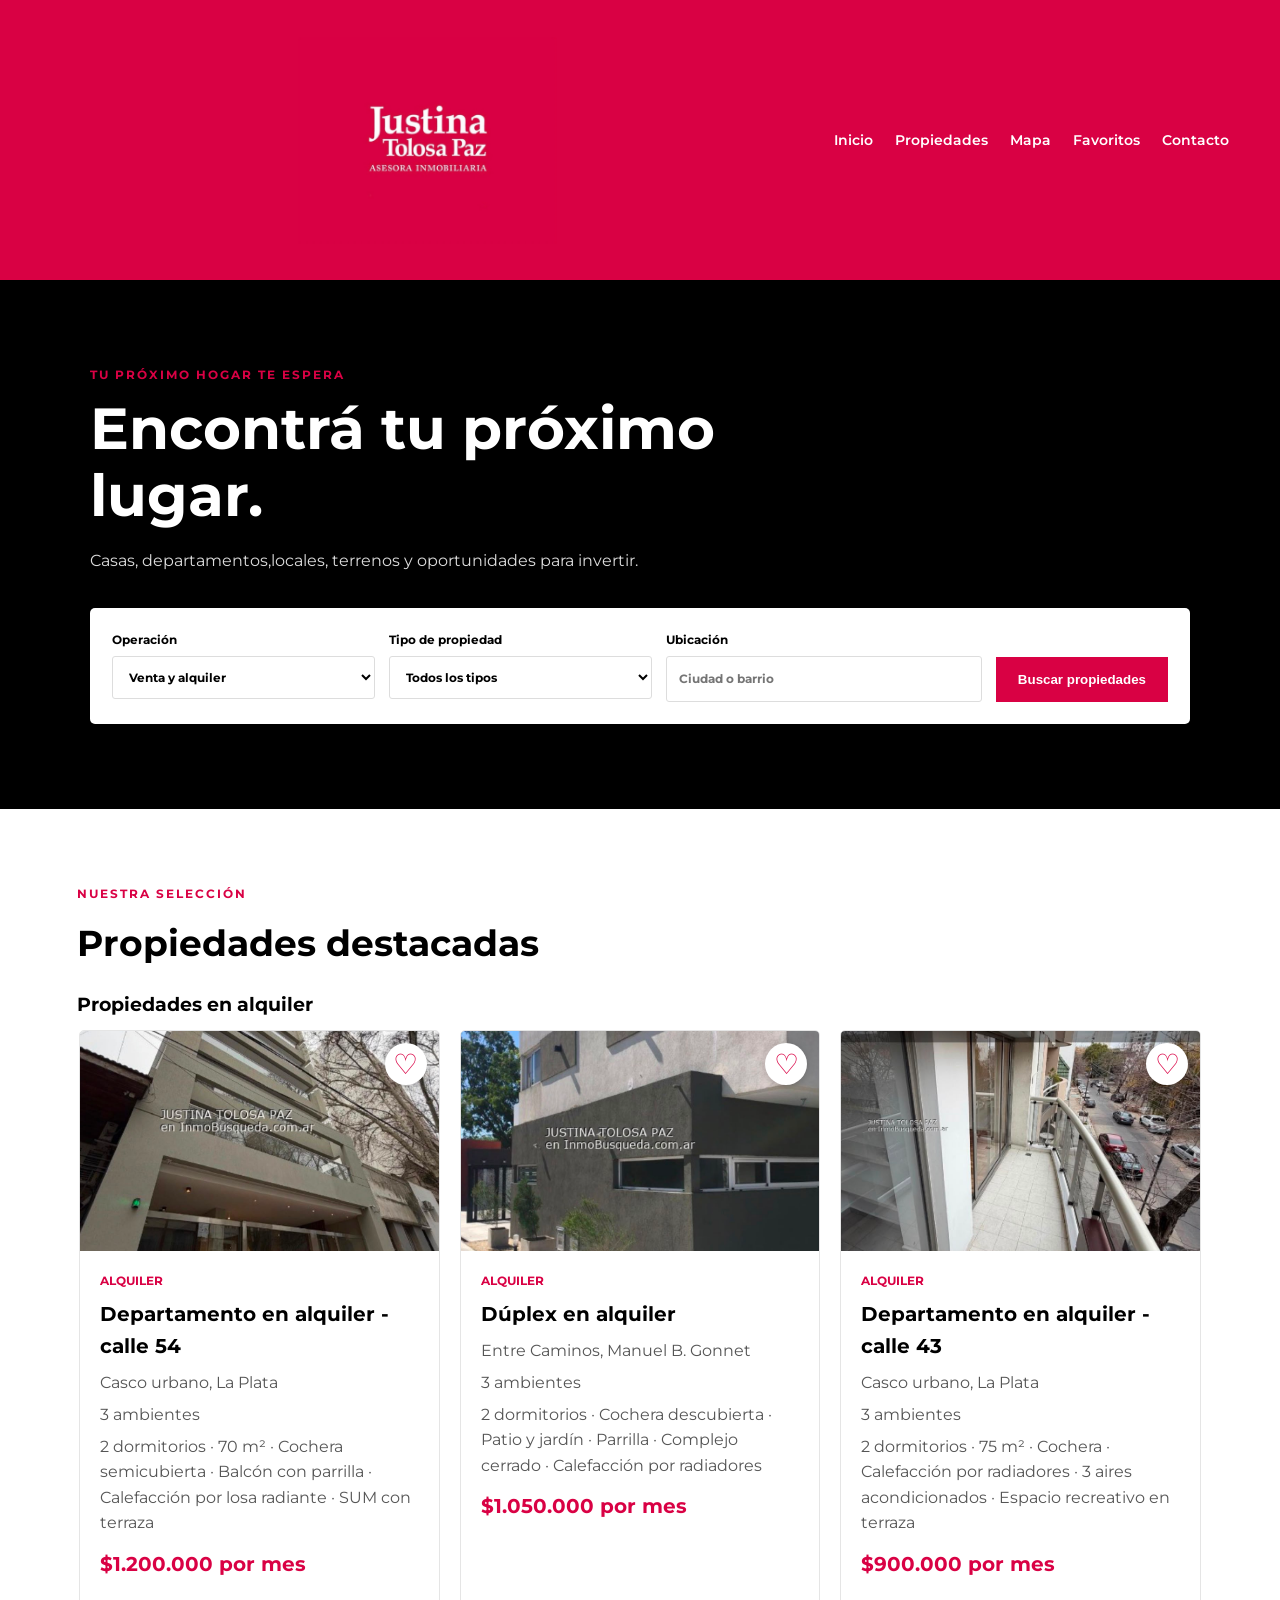
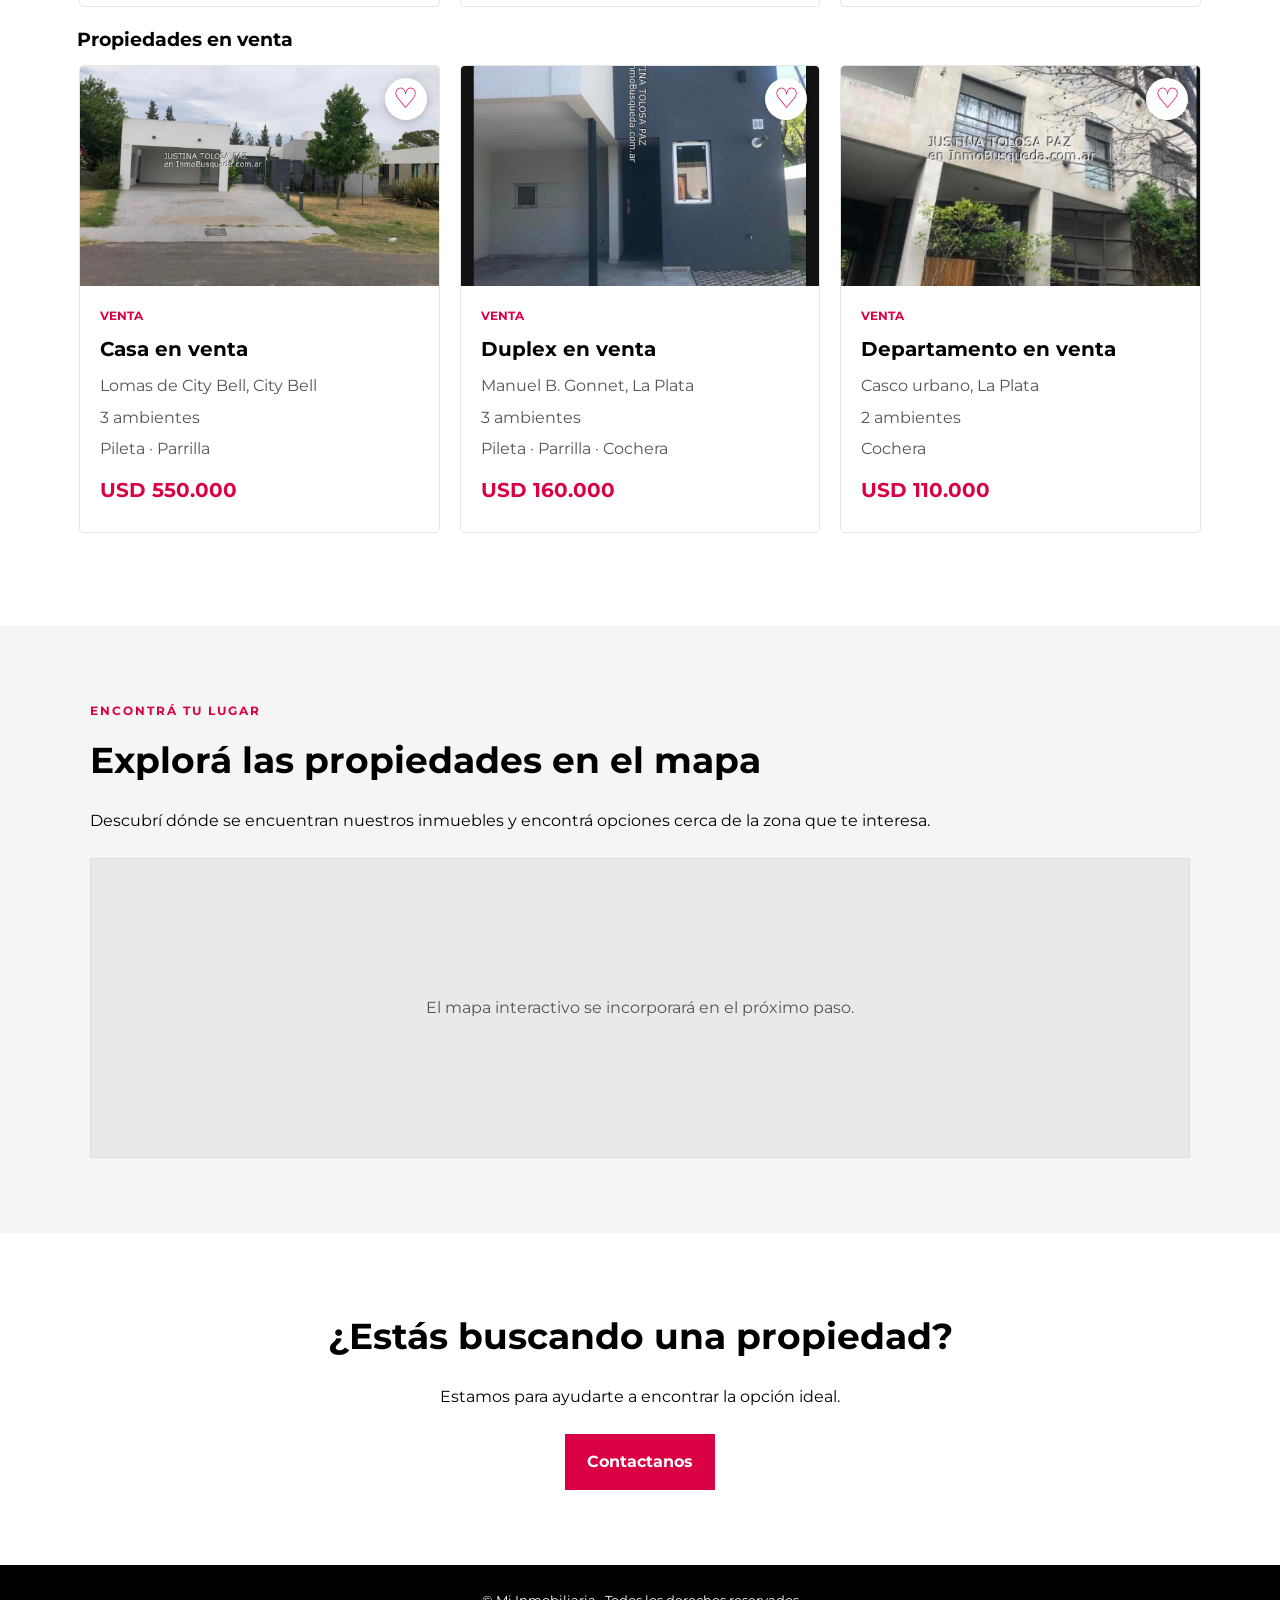
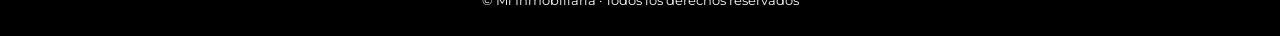
==== index.html @ 13e8f47c "Add files via upload" ====
<!DOCTYPE html>
<html lang="es">
<head>
    <meta charset="UTF-8">
    <meta name="viewport" content="width=device-width, initial-scale=1.0">

    <title>Mi Inmobiliaria</title>

    <link rel="stylesheet" href="style.css">
    <link rel="preconnect" href="https://fonts.googleapis.com">
<link rel="preconnect" href="https://fonts.gstatic.com" crossorigin>
<link href="https://fonts.googleapis.com/css2?family=Montserrat:wght@400;500;600;700&display=swap" rel="stylesheet">
</head>

<body>

   <header class="encabezado">
    <a href="#" class="marca">
        <img src="logojtp.png" alt="Logo de JTP" class="logo">
    </a>

        <nav class="navegacion">
            <a href="#inicio">Inicio</a>
            <a href="#propiedades">Propiedades</a>
            <a href="#mapa">Mapa</a>
            <a href="favoritos.html">Favoritos </a>
            <a href="#contacto">Contacto</a>
        </nav>
    </header>

    <main>
        <section class="portada" id="inicio">
            <div class="portada-contenido">
                <p class="subtitulo">TU PRÓXIMO HOGAR TE ESPERA</p>

                <h1>Encontrá tu próximo lugar.</h1>

                <p class="descripcion">
                    Casas, departamentos,locales, terrenos y oportunidades
                    para invertir.
                </p>

                <form id="formularioBusqueda" class="buscador">

                    <label>
                        Operación
                        <select id="operacion">
                            <option value="todas">Venta y alquiler</option>
                            <option value="venta">Venta</option>
                            <option value="alquiler">Alquiler</option>
                        </select>
                    </label>

                    <label>
                        Tipo de propiedad
                        <select id="tipo">
                            <option value="todos">Todos los tipos</option>
                            <option value="casa">Casa</option>
                            <option value="departamento">Departamento</option>
                            <option value="terreno">Terreno</option>
                            <option value="local">Local comercial</option>
                        </select>
                    </label>

                    <label>
                        Ubicación
                        <input id="ubicacion"
                               type="text"
                               placeholder="Ciudad o barrio">
                    </label>

                    <button type="submit">Buscar propiedades</button>

                </form>
            </div>
        </section>
<escape><section class="seccion" id="propiedades">
<p class="subtitulo">NUESTRA SELECCIÓN</p>
<h2>Propiedades destacadas</h2>

<!-- FILA DE ALQUILERES -->
<div class="seccion-operacion">
    <h3>Propiedades en alquiler</h3>

    <div id="listaAlquileres" class="fila-propiedades">
    </div>
</div>

<!-- FILA DE VENTAS -->
<div class="seccion-operacion">
    <h3>Propiedades en venta</h3>

    <div id="listaVentas" class="fila-propiedades">
    </div>
</div>

</section></escape>
         

        <section class="seccion seccion-mapa" id="mapa">
            <p class="subtitulo">ENCONTRÁ TU LUGAR</p>
            <h2>Explorá las propiedades en el mapa</h2>
            <p>
                Descubrí dónde se encuentran nuestros inmuebles
                y encontrá opciones cerca de la zona que te interesa.
            </p>

            <div id="mapaPropiedades" class="contenedor-mapa">
                El mapa interactivo se incorporará en el próximo paso.
            </div>
        </section>

        <section class="seccion contacto" id="contacto">
            <h2>¿Estás buscando una propiedad?</h2>
            <p>Estamos para ayudarte a encontrar la opción ideal.</p>
            <a href="mailto:contacto@ejemplo.com" class="boton-contacto">
                Contactanos
            </a>
        </section>
    </main>

    <footer>
        <p>© Mi Inmobiliaria · Todos los derechos reservados</p>
    </footer>

    <script src="script-nuevo.js"></script>

</body>
</html>
---- style.css ----
/* COLORES DE LA INMOBILIARIA */
:root {
    --color-principal: #d90144;
    --color-blanco: #ffffff;
    --color-negro: #000000;
    --color-gris: #f5f5f5;
    --color-texto: #333333;
}

/* CONFIGURACIÓN GENERAL */
* {
    margin: 0;
    padding: 0;
    box-sizing: border-box;
}

html {
    scroll-behavior: smooth;
}

body {
    font-family: 'Montserrat' , Arial, sans-serif;
    background: var(--color-blanco);
    color: var(--color-negro);
    line-height: 1.6;
}

a {
    text-decoration: none;
    color: inherit;
}

/* ENCABEZADO */
.encabezado {
    min-height: 150px;
    padding: 15px 4%;
    display: flex;
    justify-content: space-between;
    align-items: center;
    gap: 24px;
    background: #d90144;
    border-bottom: none;
    box-sizing: border-box;
}

.marca {
    display: flex;
    align-items: center;
    justify-content: center;
    flex: 1;
}

.logo {
    width: 500px;
    height: 250px;
    object-fit: contain;
    display: block;
    flex-shrink: 0;
}
.marca h2 {
    font-size: 19px;
    line-height: 1.3;
}

.marca p {
    font-size: 10px;
    letter-spacing: 1px;
}

.navegacion {
    display: flex;
    align-items: center;
    justify-content: flex-end;
    gap: 22px;
    flex-shrink: 0;
}

.navegacion a {
    color: #ffffff;
    font-family: 'Montserrat', sans-serif;
    font-size: 14px;
    font-weight: 600;
    text-decoration: none;
    transition: opacity 0.25s;
}

.navegacion a:hover {
    opacity: 0.75;
}

/* PORTADA */
.portada {
    background: var(--color-negro);
    color: var(--color-blanco);
    padding: 85px 6%;
}

.portada-contenido {
    max-width: 1100px;
    margin: auto;
}

.subtitulo {
    color: var(--color-principal);
    font-size: 12px;
    font-weight: bold;
    letter-spacing: 2px;
    margin-bottom: 12px;
}

.portada h1 {
    font-size: clamp(34px, 5vw, 58px);
    line-height: 1.15;
    max-width: 700px;
    margin-bottom: 18px;
}

.descripcion {
    color: #dddddd;
    margin-bottom: 35px;
}

/* BUSCADOR */
.buscador {
    display: grid;
    grid-template-columns: 1fr 1fr 1.2fr auto;
    gap: 14px;
    padding: 22px;
    background: var(--color-blanco);
    color: var(--color-negro);
    border-radius: 5px;
}

.buscador label {
    display: flex;
    flex-direction: column;
    gap: 7px;
    font-size: 12px;
    font-weight: bold;
}

.buscador input,
.buscador select {
    width: 100%;
    min-width: 0;
    padding: 12px;
    border: 1px solid #dddddd;
    border-radius: 3px;
    background: var(--color-blanco);
    color: var(--color-negro);
    font: inherit;
}

.buscador button,
.boton-contacto {
    background: var(--color-principal);
    color: var(--color-blanco);
    border: 2px solid var(--color-principal);
    padding: 13px 20px;
    font-weight: bold;
    cursor: pointer;
    align-self: end;
    transition: background 0.25s, transform 0.25s;
}

.buscador button:hover,
.boton-contacto:hover {
    background: #ad0036;
    border-color: #ad0036;
    transform: translateY(-2px);
}

/* SECCIONES */
.seccion {
    padding: 75px 6%;
    max-width: 1400px;
    margin: auto;
}

.seccion h2 {
    font-size: clamp(25px, 3vw, 36px);
    margin-bottom: 18px;
}

.grilla-propiedades {
    display: grid;
    grid-template-columns: repeat(3, minmax(0, 1fr));
    gap: 24px;
    margin-top: 30px;
}

.mensaje-vacio {
    color: #666666;
    grid-column: 1 / -1;
}

/* MAPA */
.seccion-mapa {
    max-width: none;
    background: var(--color-gris);
}

.seccion-mapa > * {
    max-width: 1100px;
    margin-left: auto;
    margin-right: auto;
}

.seccion-mapa > .subtitulo {
    margin-bottom: 12px;
}

.contenedor-mapa {
    min-height: 300px;
    margin-top: 25px;
    display: grid;
    place-items: center;
    padding: 30px;
    background: #e9e9e9;
    border: 1px solid #dddddd;
    text-align: center;
    color: #555555;
}

/* CONTACTO */
.contacto {
    text-align: center;
}

.contacto p {
    margin-bottom: 25px;
}

.boton-contacto {
    display: inline-block;
}

/* PIE DE PÁGINA */
footer {
    background: var(--color-negro);
    color: var(--color-blanco);
    text-align: center;
    padding: 25px;
    font-size: 13px;
}

/* ADAPTACIÓN A CELULARES */
@media (max-width: 850px) {
    .encabezado {
        flex-direction: column;
        align-items: flex-start;
    }

    .navegacion {
        flex-wrap: wrap;
        gap: 15px;
    }

    .buscador {
        grid-template-columns: 1fr 1fr;
    }

    .grilla-propiedades {
        grid-template-columns: repeat(2, minmax(0, 1fr));
    }
}

@media (max-width: 520px) {
    .portada {
        padding: 55px 5%;
    }

    .buscador,
    .grilla-propiedades {
        grid-template-columns: 1fr;
    }

    .seccion {
        padding: 50px 5%;
    }

    .buscador button {
        width: 100%;
    }
}
/* TARJETAS DE PROPIEDADES */

.tarjeta-propiedad {
    background: #ffffff;
    border: 1px solid #e5e5e5;
    border-radius: 5px;
    overflow: hidden;
    transition: transform 0.25s, box-shadow 0.25s;
}
.tarjeta-propiedad:hover {
    transform: translateY(-5px);
    box-shadow: 0 10px 25px #00000018;
}

.tarjeta-propiedad img {
    display: block;
    width: 100%;
    height: 220px;
    object-fit: cover;
}

.contenido-tarjeta {
    padding: 20px;
}

.contenido-tarjeta h3 {
    font-size: 20px;
    margin: 8px 0;
}

.contenido-tarjeta p {
    margin-bottom: 6px;
    color: #555555;
}

.contenido-tarjeta .etiqueta {
    color: #d90144;
    text-transform: uppercase;
    font-size: 12px;
    font-weight: bold;
}

.contenido-tarjeta .precio {
    color: #d90144;;
    font-size: 20px;
    font-weight: bold;
    margin-top: 12px;
}
/* Imagen y botón de favoritos */
.imagen-propiedad {
    position: relative;
}

.imagen-propiedad img {
    display: block;
    width: 100%;
}

.boton-favorito {
    position: absolute;
    top: 12px;
    right: 12px;
    width: 42px;
    height: 42px;
    border: none;
    border-radius: 50%;
    background: #ffffff;
    color: #d90144;
    font-size: 28px;
    cursor: pointer;
    box-shadow: 0 2px 8px rgba(0, 0, 0, 0.2);
}

.boton-favorito.favorito-activo {
    color: #d90144;
}

.boton-favorito:hover {
    transform: scale(1.1);
}
.fila-propiedades::-webkit-scrollbar {
    height: 8px;
}

.fila-propiedades::-webkit-scrollbar-thumb {
    background: #d90144;
    border-radius: 10px;
}

/* Adaptación a pantallas más pequeñas */
@media (max-width: 900px) {
    .fila-propiedades .tarjeta-propiedad {
        flex-basis: calc((100% - 20px) / 2);
    }
}

@media (max-width: 600px) {
    .fila-propiedades .tarjeta-propiedad {
        flex-basis: 85%;
    }
}
/* Acomodar las fichas en una fila horizontal */
.fila-propiedades {
    display: flex !important;
    flex-direction: row !important;
    flex-wrap: nowrap !important;
    gap: 20px;
    overflow-x: auto;
    overflow-y: hidden;
    padding: 10px 2px 18px;
}

/* Mostrar tres fichas por fila */
.fila-propiedades .tarjeta-propiedad {
    flex: 0 0 calc((100% - 40px) / 3) !important;
    width: calc((100% - 40px) / 3) !important;
    min-width: 0 !important;
    box-sizing: border-box;
}
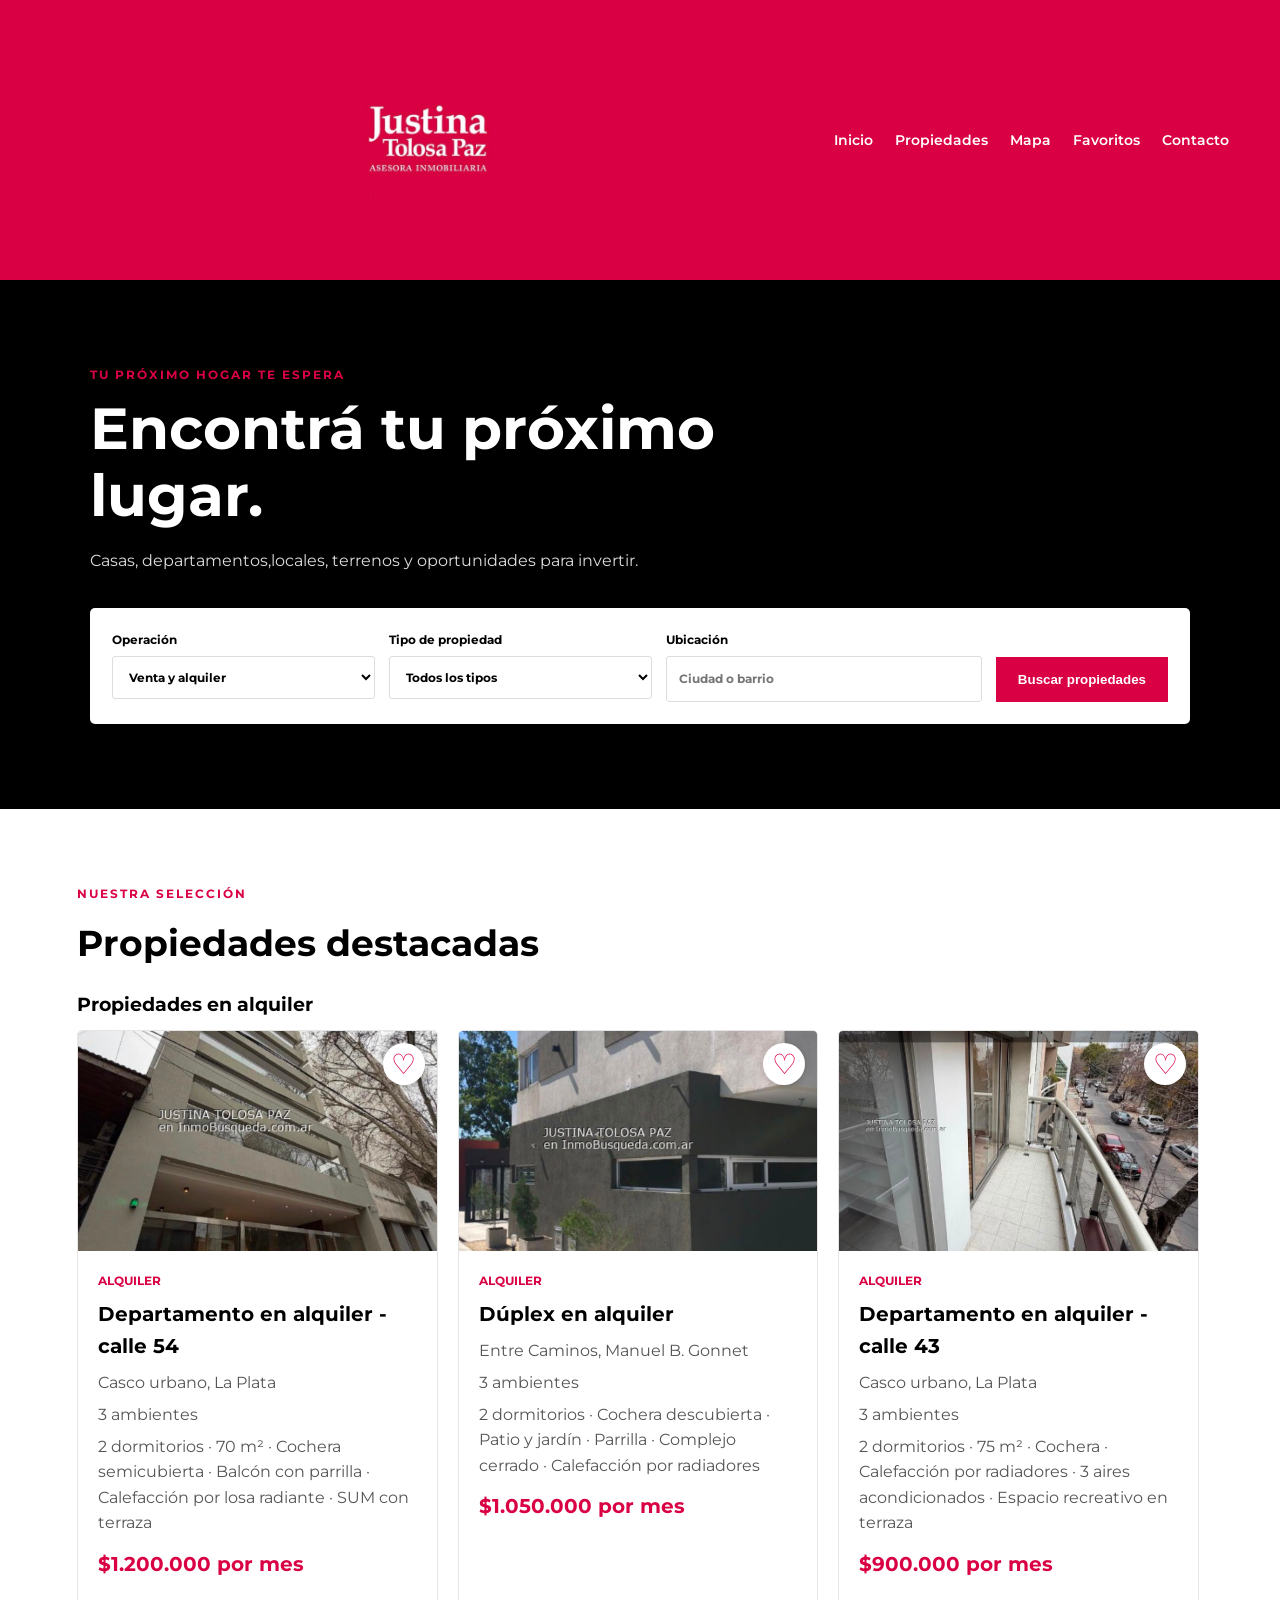
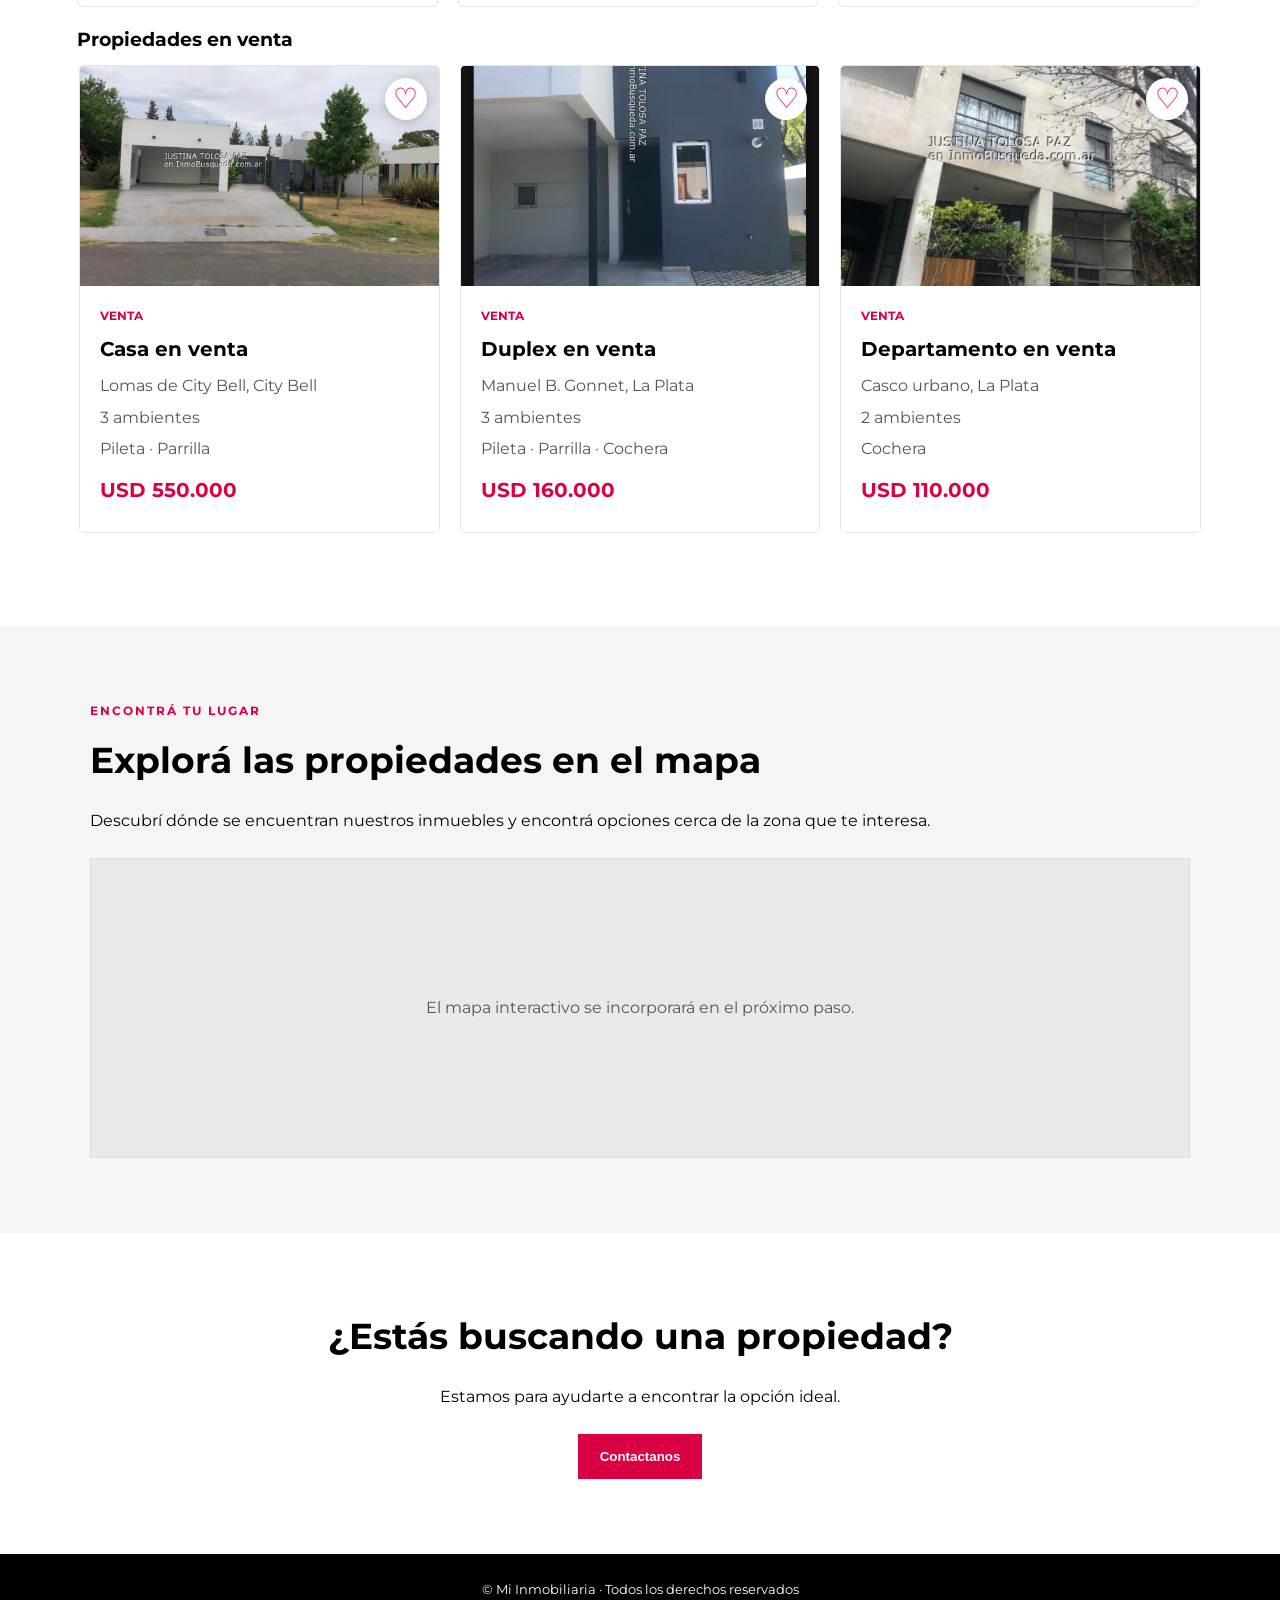
==== commit 4b485331: "Update index.html" ====
--- a/index.html
+++ b/index.html
@@ -113,9 +113,35 @@
         <section class="seccion contacto" id="contacto">
             <h2>¿Estás buscando una propiedad?</h2>
             <p>Estamos para ayudarte a encontrar la opción ideal.</p>
-            <a href="mailto:contacto@ejemplo.com" class="boton-contacto">
-                Contactanos
-            </a>
+          <button type="button" class="boton-contacto" onclick="abrirContacto()">
+    Contactanos
+</button>
+
+<div id="ventanaContacto" class="fondo-contacto">
+    <div class="cuadro-contacto">
+
+        <button class="cerrar-contacto" onclick="cerrarContacto()" aria-label="Cerrar">
+            &times;
+        </button>
+
+        <h2>¡Estamos para ayudarte!</h2>
+
+        <p>¿Tenés alguna consulta? Escribinos por cualquiera de estos medios:</p>
+
+        <a href="https://wa.me/5492213560012?text=Hola%2C%20quisiera%20hacer%20una%20consulta."
+           target="_blank" rel="noopener noreferrer" class="enlace-contacto whatsapp">
+            <span>WhatsApp</span>
+            <small>Escribinos por WhatsApp</small>
+        </a>
+
+        <a href="https://www.instagram.com/justinatolosapaz/"
+           target="_blank" rel="noopener noreferrer" class="enlace-contacto instagram">
+            <span>Instagram</span>
+            <small>Mandanos un mensaje por Instagram</small>
+        </a>
+
+    </div>
+</div>
         </section>
     </main>
 
@@ -126,4 +152,4 @@
     <script src="script-nuevo.js"></script>
 
 </body>
-</html>+</html>
--- a/style.css
+++ b/style.css
@@ -401,4 +401,192 @@
     width: calc((100% - 40px) / 3) !important;
     min-width: 0 !important;
     box-sizing: border-box;
-}+}
+.titulo-favoritos {
+    color: #d90144;
+    font-weight: bold;
+    margin-bottom: 10px;
+}
+
+/* ENCABEZADO MÁS PEQUEÑO SOLO EN DETALLE */
+.pagina-detalle .encabezado {
+    min-height: 95px;
+    padding: 8px 4%;
+}
+
+.pagina-detalle .logo {
+    width: 300px;
+    height: 100px;
+}
+/* VENTANA EMERGENTE DE CONTACTO */
+
+.fondo-contacto {
+    display: none;
+    position: fixed;
+    inset: 0;
+    background: rgba(0, 0, 0, 0.55);
+    z-index: 9999;
+    justify-content: center;
+    align-items: center;
+    padding: 20px;
+}
+
+.fondo-contacto.activo {
+    display: flex;
+}
+
+.cuadro-contacto {
+    position: relative;
+    background: #ffffff;
+    width: 100%;
+    max-width: 380px;
+    padding: 35px 25px;
+    border-radius: 12px;
+    text-align: center;
+    box-shadow: 0 5px 25px rgba(0, 0, 0, 0.25);
+}
+
+.cuadro-contacto h2 {
+    color: #d90144;
+    margin-bottom: 15px;
+}
+
+.cuadro-contacto p {
+    margin-bottom: 22px;
+}
+
+.cerrar-contacto {
+    position: absolute;
+    top: 8px;
+    right: 13px;
+    background: none;
+    border: none;
+    font-size: 28px;
+    cursor: pointer;
+    color: #555555;
+}
+
+.enlace-contacto {
+    display: flex;
+    flex-direction: column;
+    gap: 5px;
+    padding: 14px;
+    margin-top: 12px;
+    border: 1px solid #dddddd;
+    border-radius: 8px;
+    text-decoration: none;
+    color: #222222;
+    transition: background 0.2s;
+}
+
+.enlace-contacto:hover {
+    background: #f5f5f5;
+}
+
+.enlace-contacto span {
+    font-weight: bold;
+    font-size: 17px;
+}
+
+.enlace-contacto small {
+    color: #666666;
+}
+
+
+/* =================================
+   DISEÑO PARA CELULARES
+================================= */
+
+@media (max-width: 768px) {
+
+    /* ENCABEZADO */
+    .encabezado {
+        min-height: auto;
+        padding: 10px 12px 18px;
+        flex-direction: column;
+        justify-content: center;
+        gap: 10px;
+    }
+
+    .marca {
+        width: 100%;
+        flex: none;
+        justify-content: center;
+    }
+
+   .logo {
+    width: 320px;
+    height: 150px;
+    max-width: 100%;
+    object-fit: contain;
+}
+    /* MENU DE NAVEGACION */
+    .navegacion {
+        width: 100%;
+        justify-content: center;
+        flex-wrap: wrap;
+        gap: 12px 18px;
+    }
+
+    .navegacion a {
+        font-size: 13px;
+    }
+
+    /* TARJETAS DE PROPIEDADES */
+    .grilla-propiedades {
+    display: grid !important;
+    grid-template-columns: minmax(0, 1fr) !important;
+    width: 100%;
+    gap: 20px;
+    margin-top: 20px;
+}
+
+    .tarjeta-propiedad {
+        width: 100%;
+        max-width: 100%;
+        box-sizing: border-box;
+    }
+
+    .tarjeta-propiedad img {
+        width: 100%;
+        height: 230px;
+        object-fit: cover;
+    }
+
+    .contenido-tarjeta {
+        padding: 16px;
+    }
+
+    .contenido-tarjeta h3 {
+        font-size: 19px;
+    }
+
+    .contenido-tarjeta .precio {
+        font-size: 21px;
+    }
+
+
+}
+/* TARJETAS DESTACADAS EN CELULARES */
+@media (max-width: 768px) {
+
+   .fila-propiedades {
+        display: flex !important;
+        flex-direction: row !important;
+        flex-wrap: nowrap !important;
+        overflow-x: auto !important;
+        overflow-y: hidden;
+        gap: 16px;
+        padding: 10px 2px 18px;
+        scroll-snap-type: x mandatory;
+        -webkit-overflow-scrolling: touch;
+    }
+
+    .fila-propiedades .tarjeta-propiedad {
+        flex: 0 0 85% !important;
+        width: 85% !important;
+        max-width: 85% !important;
+        scroll-snap-align: start;
+    }
+
+}
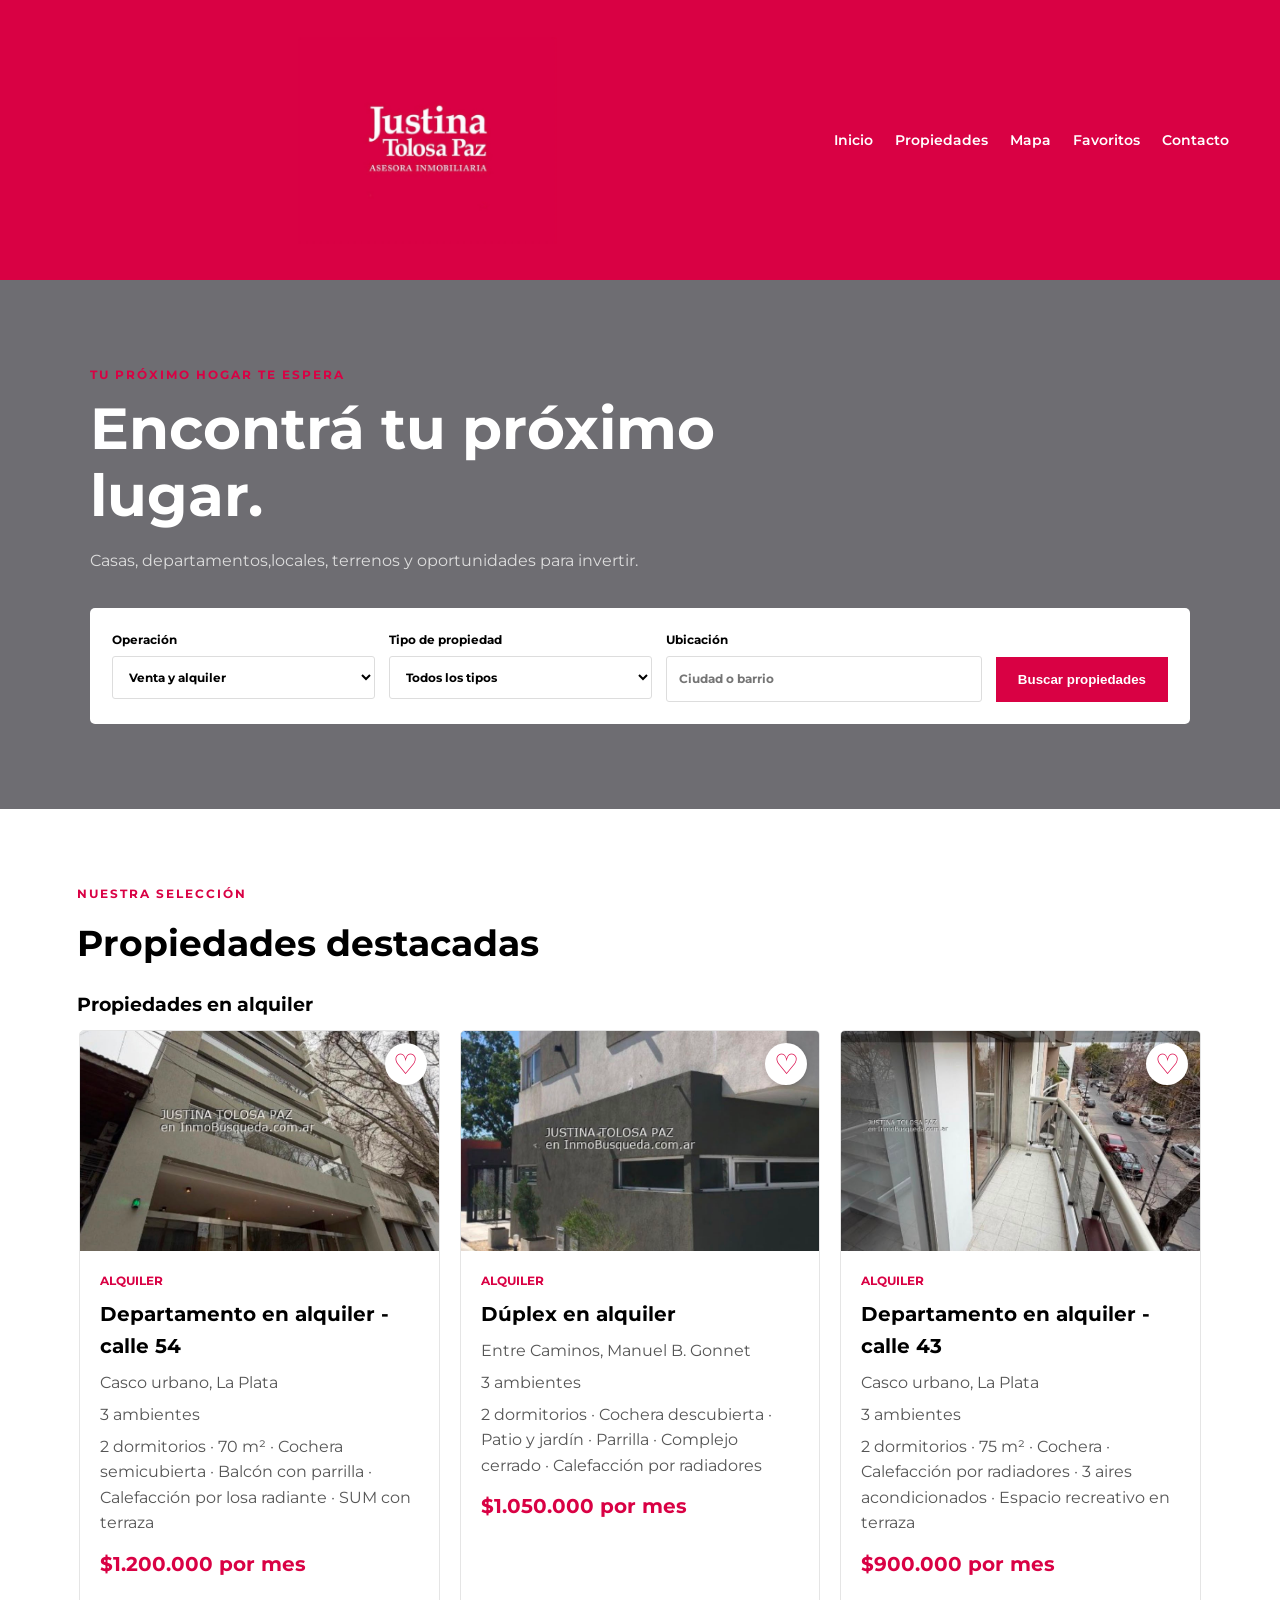
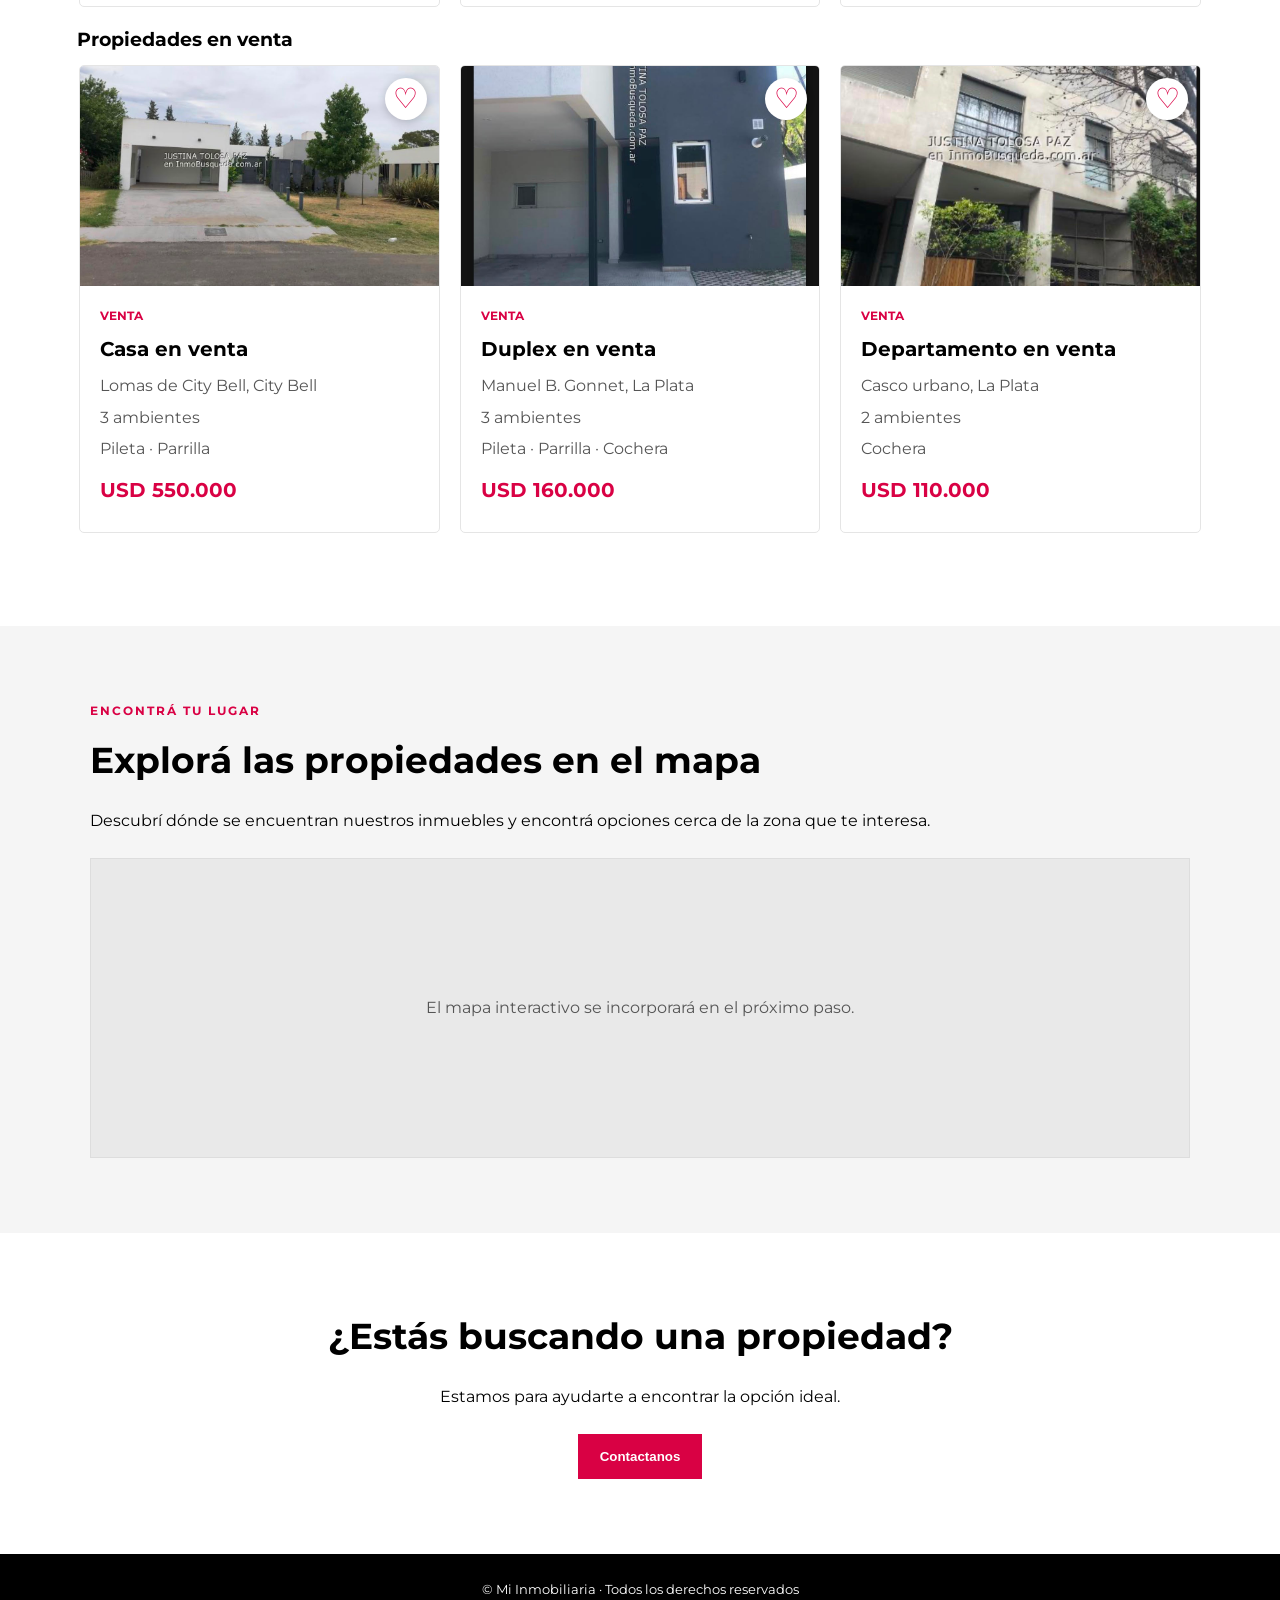
==== commit ccdde405: "Update index.html" ====
--- a/index.html
+++ b/index.html
@@ -6,7 +6,7 @@
 
     <title>Mi Inmobiliaria</title>
 
-    <link rel="stylesheet" href="style.css">
+ <link rel="stylesheet" href="style.css?v=2">
     <link rel="preconnect" href="https://fonts.googleapis.com">
 <link rel="preconnect" href="https://fonts.gstatic.com" crossorigin>
 <link href="https://fonts.googleapis.com/css2?family=Montserrat:wght@400;500;600;700&display=swap" rel="stylesheet">
--- a/style.css
+++ b/style.css
@@ -90,7 +90,7 @@
 
 /* PORTADA */
 .portada {
-    background: var(--color-negro);
+    background: #6e6d72;
     color: var(--color-blanco);
     padding: 85px 6%;
 }
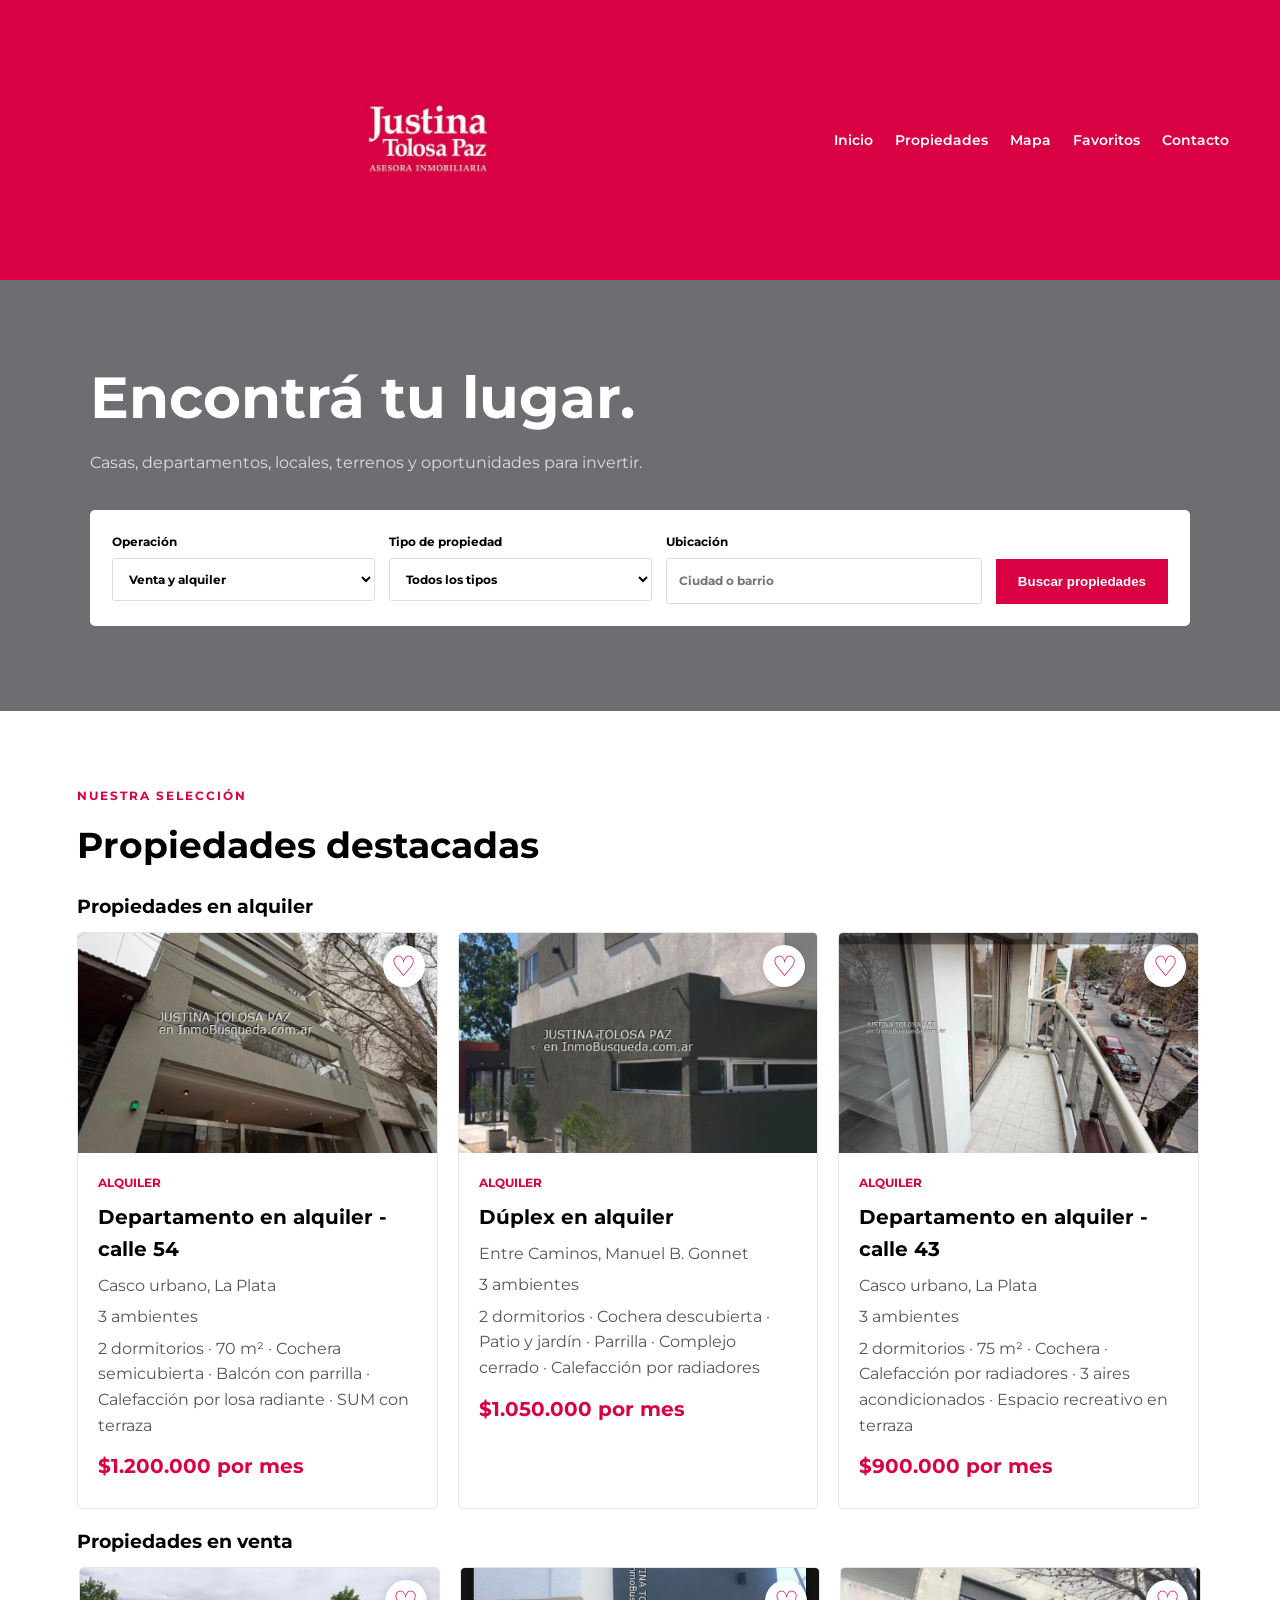
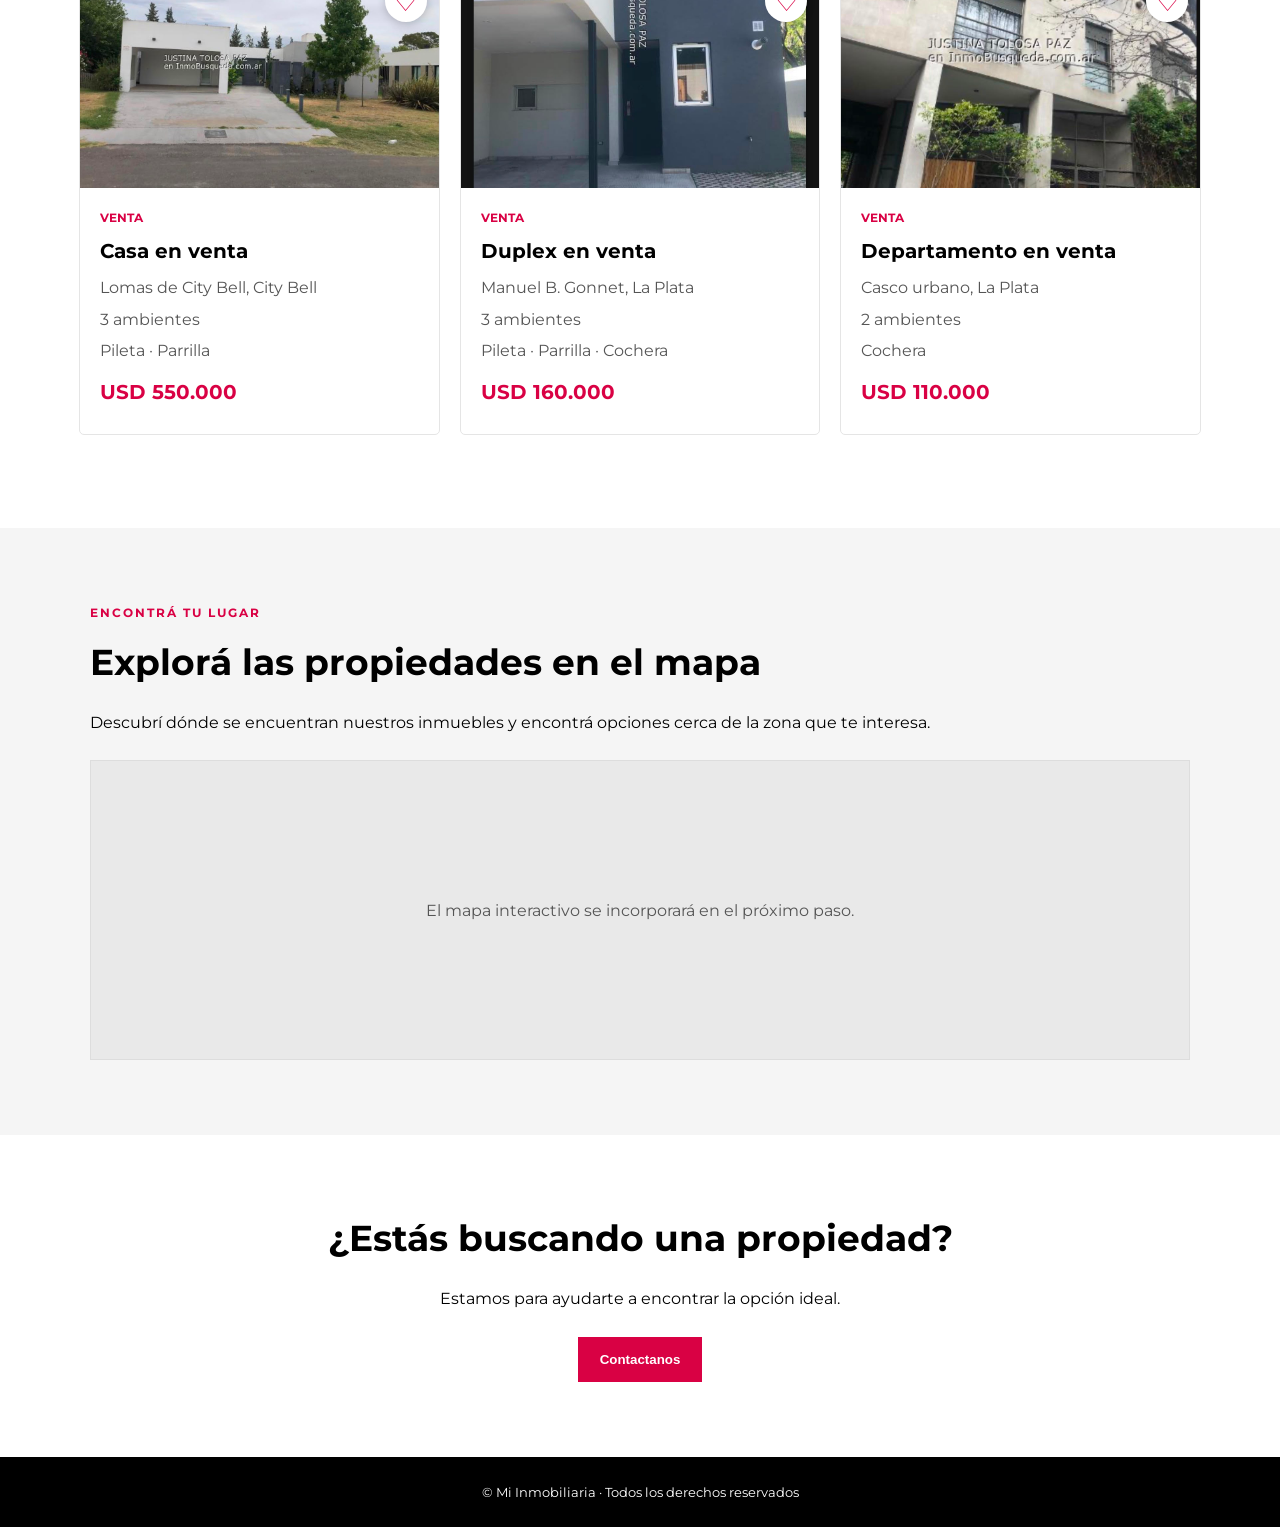
==== commit f4b579b9: "Update index.html" ====
--- a/index.html
+++ b/index.html
@@ -6,7 +6,7 @@
 
     <title>Mi Inmobiliaria</title>
 
- <link rel="stylesheet" href="style.css?v=2">
+  <link rel="stylesheet" href="style.css?v=2">
     <link rel="preconnect" href="https://fonts.googleapis.com">
 <link rel="preconnect" href="https://fonts.gstatic.com" crossorigin>
 <link href="https://fonts.googleapis.com/css2?family=Montserrat:wght@400;500;600;700&display=swap" rel="stylesheet">
@@ -31,12 +31,11 @@
     <main>
         <section class="portada" id="inicio">
             <div class="portada-contenido">
-                <p class="subtitulo">TU PRÓXIMO HOGAR TE ESPERA</p>
-
-                <h1>Encontrá tu próximo lugar.</h1>
+               
+                <h1>Encontrá tu  lugar.</h1>
 
                 <p class="descripcion">
-                    Casas, departamentos,locales, terrenos y oportunidades
+                    Casas, departamentos, locales, terrenos y oportunidades
                     para invertir.
                 </p>
 
